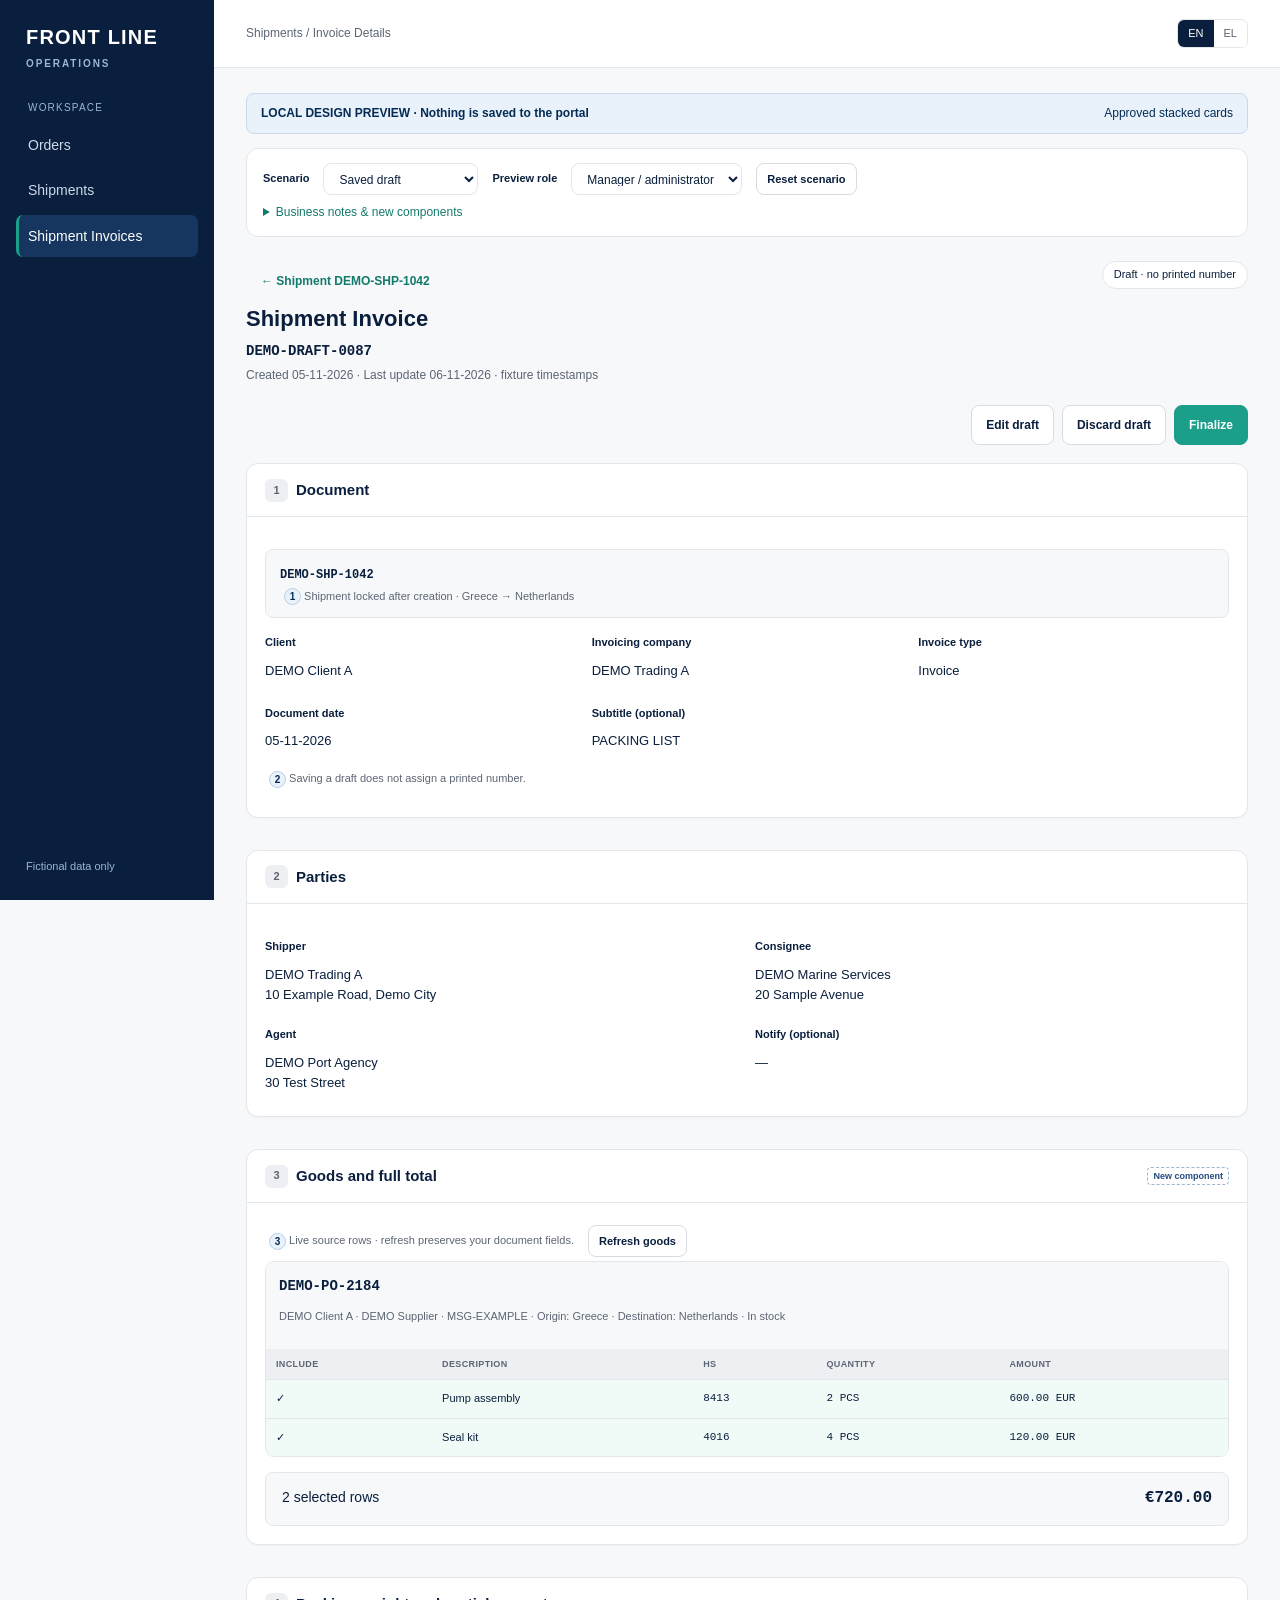
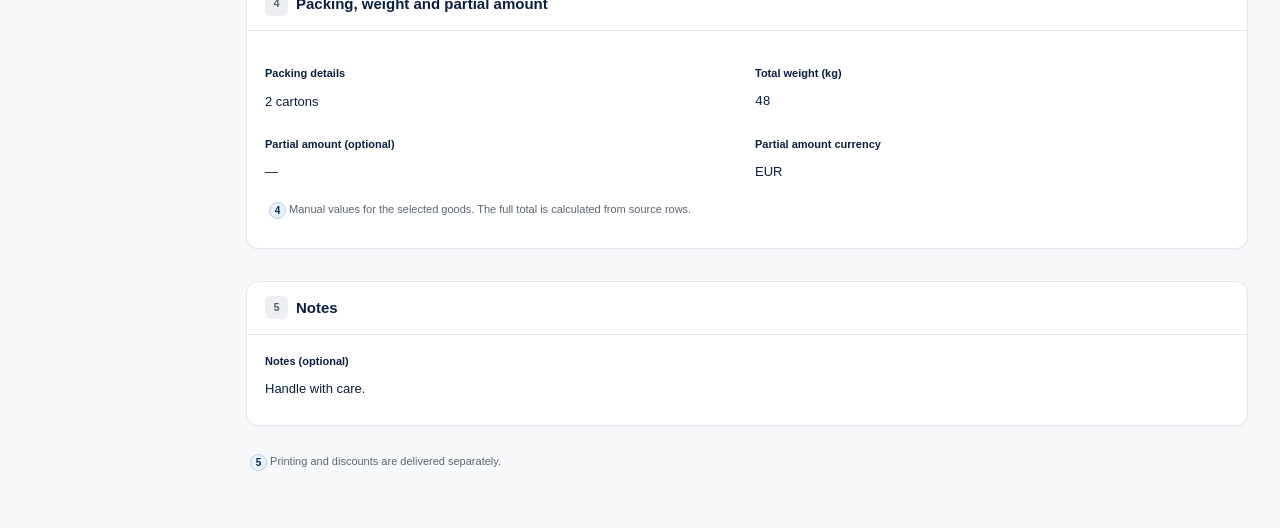
==== previews/shipment-invoice-details/index.html @ 8f667c3d "docs: add shipment invoice details edit preview" ====
<!doctype html><html lang="en"><head><meta charset="utf-8"><meta name="viewport" content="width=device-width, initial-scale=1"><title>Shipment Invoice · Details preview</title><style>
:root{--navy:#0a1f3d;--navy2:#0f2c52;--teal:#1b9e8a;--teal-dark:#127a6b;--tint:#e1f5ee;--canvas:#f7f8fa;--surface:#fff;--subtle:#edeff3;--border:#e3e6eb;--strong:#d7dce3;--text:#0a1f3d;--muted:#5c6573;--warning:#633806;--warning-bg:#fef6e7;--danger:#501313;--danger-bg:#fcebeb;--info:#042c53;--info-bg:#e9f1fb;--mono:'JetBrains Mono','Cascadia Code',Consolas,monospace;--sans:'Plus Jakarta Sans','Segoe UI',Arial,sans-serif}
*{box-sizing:border-box}body{margin:0;background:var(--canvas);color:var(--text);font:14px/1.6 var(--sans)}button,input,textarea,select{font:inherit}button,a,input,textarea,select{touch-action:manipulation}button{cursor:pointer}button:disabled{cursor:not-allowed;opacity:.5}button:focus-visible,a:focus-visible,input:focus-visible,textarea:focus-visible,select:focus-visible{outline:2px solid var(--teal);outline-offset:3px}button{border:0}a{color:var(--teal-dark)}.shell{display:grid;grid-template-columns:214px minmax(0,1fr);min-height:100vh}.sidebar{background:var(--navy);color:white;padding:25px 16px;position:sticky;top:0;height:100vh}.brand{font-size:20px;font-weight:700;letter-spacing:.06em;line-height:1.2;margin:0 10px 30px}.brand small{display:block;font-size:10px;letter-spacing:.19em;color:#9db6d4;margin-top:9px}.nav-label{color:#9db6d4;font-size:10px;letter-spacing:.12em;margin:26px 12px 8px}.nav-item{padding:10px 12px;margin:3px 0;border-radius:7px;color:#cbd9ea;display:flex;gap:11px;align-items:center}.nav-item.active{background:#16365f;color:white;border-left:3px solid var(--teal);padding-left:9px}.nav-item i{font-style:normal;width:18px;font-size:17px}.sidebar-foot{position:absolute;bottom:24px;color:#9db6d4;font-size:11px;padding:0 10px}.main{min-width:0}.topbar{height:68px;background:white;border-bottom:1px solid var(--border);display:flex;justify-content:space-between;align-items:center;padding:0 32px;gap:12px}.breadcrumb{font-size:12px;color:var(--muted)}.user-dot{height:32px;width:32px;border-radius:50%;background:var(--subtle);display:grid;place-items:center;font-size:11px;font-weight:600}.top-actions{display:flex;align-items:center;gap:12px}.lang{display:flex;border:1px solid var(--border);border-radius:7px;overflow:hidden}.lang button{background:white;padding:5px 10px;font-size:11px;color:var(--muted)}.lang button.on{background:var(--navy);color:white}.content{max-width:1320px;margin:auto;padding:25px 32px 48px}.preview-banner{background:var(--info-bg);color:var(--info);border:1px solid #cbd9ea;padding:10px 14px;border-radius:8px;font-size:12px;display:flex;justify-content:space-between;gap:12px;align-items:center}.preview-banner strong{font-weight:600}.preview-tools{background:white;border:1px solid var(--border);border-radius:12px;margin:14px 0 24px;padding:14px 16px}.tools-row{display:flex;align-items:center;gap:14px;flex-wrap:wrap}.tools-row>label{font-size:11px;font-weight:600}.tools-row select{width:auto;height:32px;min-width:155px;font-size:12px}.direction-buttons{display:flex;gap:6px}.direction-buttons button{border:1px solid var(--border);background:white;color:var(--muted);border-radius:7px;padding:6px 12px;font-size:12px}.direction-buttons button.on{border-color:var(--teal);color:var(--teal-dark);background:var(--tint)}.direction-note{font-size:12px;color:var(--muted);margin:10px 0 0}.preview-tools details{font-size:12px;margin-top:8px}.preview-tools summary{cursor:pointer;color:var(--teal-dark)}.notes-grid{display:grid;grid-template-columns:repeat(2,minmax(0,1fr));gap:8px 20px;padding:10px 0 0}.notes-grid p{margin:0}.page-head{display:flex;justify-content:space-between;align-items:flex-start;gap:12px;margin:0 0 20px}.page-head h1{font-size:22px;line-height:1.3;margin:4px 0 6px;font-weight:600}.page-head p{color:var(--muted);margin:0;font-size:12px}.back{background:none;padding:0;color:var(--teal-dark);font-size:12px}.draft-badge{border:1px solid var(--border);background:white;border-radius:20px;padding:4px 11px;font-size:11px;white-space:nowrap}.stack{display:flex;flex-direction:column;gap:16px}.card{background:white;border:1px solid var(--border);border-radius:12px;box-shadow:0 1px 2px rgb(10 31 61 / .03);overflow:hidden}.card-head{padding:14px 18px;border-bottom:1px solid var(--border);display:flex;justify-content:space-between;align-items:center;gap:10px;flex-wrap:wrap}.card-head h2{font-size:15px;font-weight:600;margin:0;display:flex;align-items:center;gap:8px}.card-head p{font-size:11px;color:var(--muted);margin:3px 0 0}.card-body{padding:18px}.step{display:inline-grid;place-items:center;width:23px;height:23px;background:var(--subtle);color:var(--muted);font-size:11px;border-radius:6px}.marker{display:inline-grid;place-items:center;width:17px;height:17px;flex:0 0 auto;background:var(--info-bg);color:var(--info);border:1px solid #b7cfe8;border-radius:50%;font-size:10px;font-weight:600;vertical-align:middle;margin-left:4px}.new{display:inline-block;border:1px dashed #9db6d4;color:#214a7d;border-radius:4px;padding:1px 5px;font-size:9px;font-weight:600;line-height:1.6;white-space:nowrap}.grid{display:grid;grid-template-columns:repeat(2,minmax(0,1fr));gap:16px}.grid.three{grid-template-columns:repeat(3,minmax(0,1fr))}.grid.four{grid-template-columns:repeat(4,minmax(0,1fr))}.field{display:flex;flex-direction:column;gap:5px;min-width:0}.field label,.field-label{font-size:11px;font-weight:600}.field small{font-size:10px;color:var(--muted);line-height:1.5}.required{color:#b23c3c}.input,input[type=text],input[type=date],input[type=number],textarea,select{width:100%;border:1px solid var(--border);border-radius:8px;background:white;color:var(--text);padding:8px 11px;height:40px;min-width:0;font-size:12px}textarea{height:auto;min-height:88px;resize:vertical;line-height:1.6}.mono{font-family:var(--mono);font-variant-numeric:tabular-nums}.muted{color:var(--muted)}.small{font-size:11px}.span2{grid-column:span 2}.btn{display:inline-flex;align-items:center;justify-content:center;gap:7px;min-height:40px;border:1px solid var(--strong);border-radius:8px;padding:8px 14px;background:white;color:var(--text);font-size:12px;font-weight:600;line-height:1.5}.btn.primary{background:var(--teal);color:white;border-color:var(--teal)}.btn.primary:hover{background:var(--teal-dark)}.btn.small{min-height:32px;padding:5px 10px;font-size:11px}.btn.ghost{border-color:transparent;background:transparent;color:var(--teal-dark)}.btn.danger{background:#d33c3c;color:white;border-color:#d33c3c}.shipment-summary{display:flex;justify-content:space-between;gap:14px;margin-top:14px;padding:12px 14px;background:var(--canvas);border:1px solid var(--border);border-radius:8px}.shipment-summary strong{font-family:var(--mono);font-size:12px}.shipment-summary p{margin:2px 0 0;font-size:11px;color:var(--muted)}.pill{display:inline-flex;align-items:center;gap:5px;padding:3px 8px;border-radius:20px;font-size:10px;background:var(--info-bg);color:var(--info);white-space:nowrap}.pill:before{content:'';width:5px;height:5px;background:currentColor;border-radius:50%}.alert{padding:11px 13px;border-radius:8px;font-size:12px;line-height:1.6;border:1px solid transparent}.alert.info{color:var(--info);background:var(--info-bg);border-color:#cfdef1}.alert.warning{color:var(--warning);background:var(--warning-bg);border-color:#f2ddaf}.alert.danger{color:var(--danger);background:var(--danger-bg);border-color:#ebc5c5}.alert+.alert{margin-top:10px}.alert .btn{margin-left:8px}.order{border:1px solid var(--border);border-radius:9px;overflow:hidden;margin-bottom:12px}.order:last-child{margin-bottom:0}.order-head{display:flex;justify-content:space-between;align-items:center;gap:10px;padding:12px 13px;background:var(--canvas)}.order-heading{display:flex;gap:10px;align-items:center;min-width:0}.order-heading strong{font-size:12px}.order-heading p{font-size:10px;color:var(--muted);margin:1px 0 0}.order-count{font-size:10px;color:var(--muted);white-space:nowrap}input[type=checkbox]{width:16px;height:16px;margin:0;accent-color:var(--teal);cursor:pointer;flex:0 0 auto}input[type=checkbox]:disabled{cursor:not-allowed}.table-scroll{overflow:auto;max-width:100%}table{width:100%;min-width:670px;border-collapse:collapse;font-size:11px}th{font-size:9px;letter-spacing:.04em;text-transform:uppercase;font-weight:600;color:var(--muted);background:var(--subtle);text-align:left;padding:8px 10px;border-bottom:1px solid var(--border)}td{padding:10px;border-bottom:1px solid var(--border);vertical-align:middle}tr:last-child td{border-bottom:0}tr.selected{background:#f0faf6}.num{text-align:right;white-space:nowrap}.goods-label{display:flex;gap:10px;align-items:center}.unresolved{border-top:1px dashed var(--strong);background:#fffcf6;padding:11px 13px}.unresolved-title{display:flex;justify-content:space-between;gap:10px;align-items:center;font-size:11px;font-weight:600}.unresolved p{font-size:10px;color:var(--muted);margin:4px 0 0}.unknown-row{display:flex;align-items:center;gap:10px;margin-top:10px;color:var(--muted);font-size:11px}.unknown-row .btn{margin-left:auto}.goods-summary{display:flex;justify-content:space-between;gap:15px;padding:13px 16px;border:1px solid var(--border);border-radius:8px;background:var(--canvas);margin-top:15px}.goods-summary strong{font-size:16px}.totals{display:grid;grid-template-columns:1fr 1fr;gap:18px}.total-panel{background:var(--canvas);border:1px solid var(--border);padding:14px;border-radius:8px}.total-panel .amount{font:600 25px/1.5 var(--mono);margin:8px 0 4px}.total-panel p{font-size:10px;color:var(--muted);margin:0}.actions{position:sticky;bottom:0;display:flex;justify-content:space-between;align-items:center;gap:14px;margin-top:20px;padding:14px 18px;background:rgba(255,255,255,.97);border:1px solid var(--border);border-radius:12px;box-shadow:0 -3px 15px rgb(10 31 61 / .04);z-index:5}.actions p{font-size:11px;color:var(--muted);margin:0}.action-buttons{display:flex;gap:8px;flex:0 0 auto}.tabs{display:flex;gap:4px;margin-bottom:16px;border-bottom:1px solid var(--border)}.tabs button{background:transparent;padding:12px 17px;color:var(--muted);font-size:12px;border-bottom:2px solid transparent}.tabs button.on{color:var(--teal-dark);border-bottom-color:var(--teal);font-weight:600}.empty{text-align:center;padding:38px 18px;color:var(--muted)}.empty .icon{font-size:27px;color:#9db6d4}.empty h3{font-size:14px;color:var(--text);margin:8px 0}.empty p{font-size:12px;margin:0 0 12px}.skeleton{height:14px;background:linear-gradient(90deg,#edeff3,#f7f8fa,#edeff3);border-radius:5px;margin:13px 0;width:80%}.skeleton.short{width:40%}.notice{margin:0 0 16px}.search-wrap{position:relative}.shipment-results{margin-top:6px;border:1px solid var(--border);border-radius:8px;padding:4px;max-height:200px;overflow:auto;box-shadow:0 4px 12px rgb(10 31 61 / .08)}.shipment-option{display:block;width:100%;text-align:left;border-radius:5px;padding:8px;background:white;font-size:12px}.shipment-option:hover{background:var(--tint)}.shipment-option small{display:block;color:var(--muted);font-size:10px}.shipment-option.current{background:var(--tint)}dialog{width:min(470px,calc(100% - 32px));border:1px solid var(--border);border-radius:16px;padding:24px;color:var(--text);box-shadow:0 24px 48px rgb(6 20 37 / .28)}dialog::backdrop{background:rgb(6 20 37 / .48)}dialog h2{font-size:18px;margin:0 0 10px}dialog p{font-size:13px;color:var(--muted)}.dialog-actions{display:flex;justify-content:flex-end;gap:8px;margin-top:22px;flex-wrap:wrap}.saved{max-width:850px;margin:0 auto}.saved dl{display:grid;grid-template-columns:1fr 2fr;gap:12px;font-size:13px}.saved dt{color:var(--muted)}.saved dd{margin:0}.allocation-page{max-width:700px;margin:60px auto;padding:24px}.mobile-brand{display:none}.info-line{margin-top:12px;font-size:11px;color:var(--muted)}
@media(max-width:1000px){.shell{grid-template-columns:170px minmax(0,1fr)}.sidebar{padding:22px 10px}.brand{font-size:17px}.content{padding:20px}.topbar{padding:0 20px}.grid.four{grid-template-columns:repeat(2,minmax(0,1fr))}.grid.three{grid-template-columns:repeat(2,minmax(0,1fr))}}
@media(max-width:650px){.shell{display:block}.sidebar{display:none}.topbar{height:58px;padding:0 14px}.breadcrumb{font-size:10px}.content{padding:14px 12px 28px}.preview-banner{align-items:flex-start;font-size:11px;padding:9px 11px}.preview-banner .new{display:none}.preview-tools{padding:12px;margin-bottom:18px}.tools-row{gap:9px}.direction-buttons{width:100%}.direction-buttons button{flex:1}.tools-row select{max-width:100%;min-width:0;flex:1}.notes-grid{grid-template-columns:1fr}.page-head h1{font-size:20px}.page-head{gap:8px}.draft-badge{font-size:9px;padding:4px 7px}.card-head{padding:12px}.card-body{padding:12px}.grid,.grid.three,.grid.four,.totals{grid-template-columns:1fr}.span2{grid-column:auto}.shipment-summary{flex-direction:column;padding:11px}.order-head{align-items:flex-start}.order-count{white-space:normal;text-align:right;max-width:70px}.unknown-row{flex-wrap:wrap}.unknown-row .btn{margin-left:26px}.unresolved-title{align-items:flex-start}.goods-summary{padding:10px}.actions{padding:12px;align-items:stretch;flex-direction:column;gap:8px}.action-buttons{width:100%}.action-buttons .btn{flex:1}.actions p{font-size:10px}.tabs button{padding:10px 12px;flex:1;font-size:11px}.saved dl{grid-template-columns:1fr;gap:3px}.saved dd{margin-bottom:11px}.top-actions{gap:7px}.user-dot{display:none}.allocation-page{margin:20px auto;padding:12px}.alert .btn{margin:8px 0 0}.direction-note{font-size:11px}.field label{font-size:12px}}
@media(prefers-reduced-motion:reduce){*{scroll-behavior:auto!important;animation:none!important}}
</style></head><body><div id="root"></div><dialog id="dialog" aria-labelledby="dialog-title"></dialog>
<style>.read-value{white-space:pre-wrap;min-height:32px;font-size:13px;padding:4px 0;overflow-wrap:anywhere}.action-row{display:flex;gap:8px;flex-wrap:wrap;justify-content:flex-end;margin:0 0 18px}.stack{margin-top:18px}.grid{margin-top:16px}.page-head h1 .mono{display:block;font-size:14px;margin-top:8px}.card{margin-bottom:16px}dialog{border:1px solid var(--border);border-radius:16px;padding:24px;width:min(560px,calc(100% - 32px));max-height:85vh;overflow:auto;color:var(--text)}dialog::backdrop{background:#06142580}dialog h2{font-size:18px;margin-top:0}.dialog-actions{display:flex;justify-content:flex-end;gap:8px;margin-top:20px}pre{white-space:pre-wrap;overflow-wrap:anywhere;font-size:11px}.new{white-space:normal}.order-head{flex-wrap:wrap}.preview-banner{flex-wrap:wrap}.page-head{flex-wrap:wrap}.preview-tools select{max-width:100%}@media(max-width:650px){.shell{display:block}.sidebar{display:none}.content{padding:16px}.topbar{padding:12px 16px;height:auto}.grid.three,.grid{grid-template-columns:1fr}.page-head h1{font-size:20px}.notes-grid{grid-template-columns:1fr}.action-row .btn{flex:1}.dialog-actions{flex-wrap:wrap}.tools-row{gap:8px}.order-head p{max-width:100%}}</style><script>
const params=new URLSearchParams(location.search);
let lang=params.get('lang')==='el'?'el':'en', state=params.get('state')||'default', role='manager';
const t=(en,el)=>lang==='el'?el:en, esc=v=>String(v??'').replace(/[&<>"']/g,c=>({'&':'&amp;','<':'&lt;','>':'&gt;','"':'&quot;',"'":'&#39;'}[c]));
const root=document.getElementById('root'), dialog=document.getElementById('dialog');
const today=()=>new Intl.DateTimeFormat('en-CA',{timeZone:'Europe/Athens',year:'numeric',month:'2-digit',day:'2-digit'}).format(new Date());
const initial=()=>({type:'Invoice',subtitle:'PACKING LIST',date:'2026-11-05',client:'DEMO Client A',company:'DEMO Trading A',shipper:'DEMO Trading A\n10 Example Road, Demo City',consignee:'DEMO Marine Services\n20 Sample Avenue',agent:'DEMO Port Agency\n30 Test Street',notify:'',packing:'2 cartons',weight:'48',partial:'',currency:'EUR',notes:'Handle with care.',selected:['r1','r2']});
const source=()=>[{id:'r1',order:'DEMO-PO-2184',name:'Pump assembly',hs:'8413',qty:2,unit:'PCS',amount:600,currency:'EUR'},{id:'r2',order:'DEMO-PO-2184',name:'Seal kit',hs:'4016',qty:4,unit:'PCS',amount:120,currency:'EUR'},{id:'r3',order:'DEMO-PO-2190',name:'Pressure sensor',hs:'9026',qty:1,unit:'PCS',amount:85,currency:'EUR'}];
let form,saved,rows,editing,dirty,status,needsReview,missing,conflict,replacement,isNew,notice,reason,refreshed,saveFailure;
const clone=v=>JSON.parse(JSON.stringify(v));
function reset(s){state=s; form=initial();rows=source();editing=['edit','mixed','conflict','save-error'].includes(s);dirty=false;status=['finalized','cancelled'].includes(s)?s:'draft';needsReview=['changed','replacement'].includes(s);missing=s==='changed';conflict=s==='conflict';replacement=s==='replacement';isNew=replacement;notice='';reason=s==='cancelled'?'Incorrect consignee details.':'';refreshed=false;saveFailure=s==='save-error';if(s==='mixed'){rows[1].currency='USD'}if(s==='changed'){rows[0].amount=660;rows[1].unavailable=true}if(s==='empty')form.selected=[];if(s==='incomplete')form.agent='';if(replacement){editing=true;form.date=today();rows[0].amount=660}saved=clone(form);render()}
const picked=()=>rows.filter(r=>form.selected.includes(r.id)&&!r.unavailable);
const mixed=()=>new Set(picked().map(r=>r.currency)).size>1;
const sum=()=>picked().reduce((n,r)=>n+r.amount,0);
const money=n=>new Intl.NumberFormat(lang==='el'?'el-GR':'en-GB',{style:'currency',currency:picked()[0]?.currency||'EUR'}).format(n);
const marker=n=>`<span class="marker">${n}</span>`;
const fresh=()=>`<span class="new">${t('New component','Νέο στοιχείο')}</span>`;
const btn=(id,en,el,kind='',disabled=false)=>`<button type="button" id="${id}" class="btn ${kind}" ${disabled?'disabled':''}>${t(en,el)}</button>`;
const card=(n,en,el,body,extra='')=>`<section class="card"><div class="card-head"><h2><span class="step">${n}</span>${t(en,el)}</h2>${extra}</div><div class="card-body">${body}</div></section>`;
function field(key,en,el,kind='text',options=null){const value=form[key];let control;if(!editing)control=`<div class="read-value ${key==='weight'?'mono':''}">${esc(key==='date'?value.split('-').reverse().join('-'):value)||'—'}</div>`;else if(options)control=`<select id="${key}" data-field="${key}">${options.map(o=>`<option ${o===value?'selected':''}>${esc(o)}</option>`).join('')}</select>`;else if(kind==='area')control=`<textarea id="${key}" data-field="${key}">${esc(value)}</textarea>`;else control=`<input id="${key}" data-field="${key}" type="${kind}" value="${esc(value)}" ${kind==='number'?'min="0" step="any"':''}>`;return `<div class="field"><label ${editing?`for="${key}"`:''}>${t(en,el)}</label>${control}</div>`}
function modal(title,body,action,callback,danger=false){const previous=document.activeElement;dialog.innerHTML=`<h2 id="dialog-title">${title}</h2><div>${body}</div><div class="dialog-actions">${btn('dialog-back','Back','Πίσω')}${action?`<button id="dialog-confirm" class="btn ${danger?'danger':'primary'}">${action}</button>`:''}</div>`;dialog.showModal();document.body.style.overflow='hidden';const close=()=>dialog.close();document.getElementById('dialog-back').onclick=close;if(action)document.getElementById('dialog-confirm').onclick=()=>{if(callback()!==false)close()};dialog.onclose=()=>{document.body.style.overflow='';previous?.isConnected&&previous.focus()}}
function leave(action){if(dirty||isNew)modal(t('Discard unsaved changes?','Απόρριψη μη αποθηκευμένων αλλαγών;'),`<p>${t('Your saved invoice is unchanged.','Το αποθηκευμένο τιμολόγιο παραμένει αμετάβλητο.')}</p>`,t('Discard changes','Απόρριψη αλλαγών'),action,true);else action()}
function report(message){notice=message;render()}
function required(){return ['client','company','type','date','shipper','consignee','agent','packing','weight'].filter(k=>!String(form[k]).trim())}
function reviewPanel(){if(!needsReview)return '';return card('!', 'Review before finalizing','Έλεγχος πριν την οριστικοποίηση',`<div class="alert warning">${marker(3)} ${t('Source values changed. Check the goods and document values below.','Οι τιμές προέλευσης άλλαξαν. Ελέγξτε τα αγαθά και τα στοιχεία του εγγράφου.')}</div><ul><li>${t('Pump assembly: EUR 600.00 → EUR 660.00','Αντλία: EUR 600,00 → EUR 660,00')}</li>${missing?`<li>${t('Seal kit is no longer eligible. Remove it from the selection.','Το σετ στεγανών δεν είναι πλέον επιλέξιμο. Αφαιρέστε το από την επιλογή.')} ${btn('resolve','Remove unavailable row','Αφαίρεση μη διαθέσιμης γραμμής')}</li>`:''}<li>${marker(4)} ${t('Check packing, weight and partial amount against the selected goods.','Ελέγξτε συσκευασία, βάρος και μερικό ποσό σε σχέση με τα επιλεγμένα αγαθά.')}</li></ul>${btn('review','Confirm reviewed','Επιβεβαίωση ελέγχου','',missing||conflict)}<p class="small muted">${t('You may save unfinished work. Finalization waits for this review.','Μπορείτε να αποθηκεύσετε ημιτελή εργασία. Η οριστικοποίηση απαιτεί αυτόν τον έλεγχο.')}</p>`,fresh())}
function goods(){return `<div class="tools-row"><p class="small muted">${marker(3)} ${status==='draft'?t('Live source rows · refresh preserves your document fields.','Τρέχουσες γραμμές · η ανανέωση διατηρεί τα πεδία σας.'):t('Frozen at finalization · later source changes do not apply.','Σταθερές τιμές οριστικοποίησης · οι μεταγενέστερες αλλαγές δεν εφαρμόζονται.')}</p>${status==='draft'?btn('refresh','Refresh goods','Ανανέωση αγαθών','small',conflict):''}</div>${mixed()?`<div class="alert danger" role="alert">${t('Mixed currencies. Keep rows in one currency to save. No combined total is shown.','Διαφορετικά νομίσματα. Κρατήστε γραμμές ενός νομίσματος για αποθήκευση. Δεν εμφανίζεται συνολικό ποσό.')}</div>`:''}${state==='overlap'?`<div class="alert warning">${t('Seal kit also appears on DEMO invoice 0041. You may continue.','Το σετ στεγανών περιλαμβάνεται και στο DEMO 0041. Μπορείτε να συνεχίσετε.')}</div>`:''}${[...new Set(rows.map(r=>r.order))].map(order=>{const group=rows.filter(r=>r.order===order),selected=group.filter(r=>form.selected.includes(r.id));if(!editing&&!selected.length)return '';return `<div class="order"><div class="order-head"><div><strong class="mono">${order}</strong><p class="small muted">DEMO Client A · DEMO Supplier · MSG-EXAMPLE · ${t('Origin: Greece · Destination: Netherlands · In stock','Προέλευση: Ελλάδα · Προορισμός: Ολλανδία · Σε απόθεμα')}</p></div>${editing?`<label class="small"><input type="checkbox" data-group="${order}" ${group.filter(r=>!r.unavailable).every(r=>form.selected.includes(r.id))?'checked':''} ${conflict?'disabled':''}> ${t('Select Order','Επιλογή παραγγελίας')}</label>`:''}</div><div class="table-scroll"><table><thead><tr><th>${t('Include','Επιλογή')}</th><th>${t('Description','Περιγραφή')}</th><th>HS</th><th>${t('Quantity','Ποσότητα')}</th><th>${t('Amount','Ποσό')}</th></tr></thead><tbody>${group.filter(r=>editing||form.selected.includes(r.id)).map(r=>`<tr class="${form.selected.includes(r.id)?'selected':''}"><td>${editing?`<input aria-label="${esc(r.name)}" type="checkbox" data-row="${r.id}" ${form.selected.includes(r.id)?'checked':''} ${r.unavailable||conflict?'disabled':''}>`:form.selected.includes(r.id)?'✓':'—'}</td><td>${esc(r.name)}${r.unavailable?`<div class="small">${t('Unavailable · review required','Μη διαθέσιμο · απαιτείται έλεγχος')}</div>`:''}</td><td class="mono">${r.hs}</td><td class="mono">${r.qty} ${r.unit}</td><td class="mono">${r.amount.toFixed(2)} ${r.currency}</td></tr>`).join('')}</tbody></table></div></div>`}).join('')}${!picked().length?`<div class="alert info">${t('No goods selected. Edit the draft to choose eligible rows.','Δεν έχουν επιλεγεί αγαθά. Επεξεργαστείτε το πρόχειρο για επιλογή γραμμών.')}</div>`:''}${editing?`<div class="unresolved"><strong>${t('Allocation unresolved','Εκκρεμεί κατανομή')}</strong><p>${t('DEMO spare part · not selectable until allocation is confirmed.','DEMO ανταλλακτικό · δεν επιλέγεται πριν επιβεβαιωθεί η κατανομή.')}</p><a class="btn small" target="_blank" rel="noopener" href="?state=allocation&lang=${lang}">${t('Open Order allocation','Άνοιγμα κατανομής παραγγελίας')}</a></div>`:''}<div class="goods-summary"><span>${picked().length} ${t('selected rows','επιλεγμένες γραμμές')}</span><strong class="mono" id="full-total">${mixed()?'—':money(sum())}</strong></div>`}
function render(){document.documentElement.lang=lang;const scenarios=[['default','Saved draft','Αποθηκευμένο πρόχειρο'],['edit','Edit draft','Επεξεργασία'],['changed','Source changes','Αλλαγές προέλευσης'],['mixed','Mixed currency','Διαφορετικά νομίσματα'],['overlap','Overlap warning','Προειδοποίηση επικάλυψης'],['incomplete','Incomplete draft','Ημιτελές πρόχειρο'],['finalized','Finalized','Οριστικοποιημένο'],['cancelled','Cancelled','Ακυρωμένο'],['replacement','Replacement form','Φόρμα αντικατάστασης'],['conflict','Concurrent change','Ταυτόχρονη αλλαγή'],['save-error','Save failure','Αποτυχία αποθήκευσης'],['loading','Loading','Φόρτωση'],['empty','No goods','Χωρίς αγαθά'],['error','Load error','Σφάλμα φόρτωσης']];
let body='';if(state==='allocation')body=card('↗','Order allocation — simulation','Κατανομή παραγγελίας — προσομοίωση',`<p>${t('Separate workflow owned by the Order allocation UI. No real allocation is written. Return to the invoice tab and refresh goods.','Ξεχωριστή ροή της κατανομής παραγγελίας. Δεν αποθηκεύεται πραγματική κατανομή. Επιστρέψτε στο τιμολόγιο και ανανεώστε τα αγαθά.')}</p>`);else if(state==='loading')body=card('…','Loading invoice…','Φόρτωση τιμολογίου…',`<p aria-busy="true">${t('Loading document and current source rows.','Φόρτωση εγγράφου και τρεχουσών γραμμών.')}</p>${btn('retry','Finish loading simulation','Ολοκλήρωση δοκιμαστικής φόρτωσης')}`);else if(state==='error')body=card('!','Invoice could not load','Αδυναμία φόρτωσης τιμολογίου',`<p>${t('Try loading the invoice again.','Δοκιμάστε ξανά τη φόρτωση.')}</p>${btn('retry','Retry','Επανάληψη')}`);else if(state==='shipment')body=card('↗','Shipment Details — destination','Στοιχεία αποστολής — προορισμός',`<p class="mono">DEMO-SHP-1042</p><p>${t('Navigation simulation only. The Shipment page is owned by its existing UI ticket.','Μόνο προσομοίωση πλοήγησης. Η σελίδα αποστολής ανήκει στο υφιστάμενο UI ticket.')}</p>${btn('retry','Return to preview','Επιστροφή στην προεπισκόπηση')}`);else{
const heading=isNew?t('New replacement draft','Νέο πρόχειρο αντικατάστασης'):status==='draft'?'DEMO-DRAFT-0087':'DEMO-INVOICE-0042';
body=`<header class="page-head"><div>${btn('shipment','← Shipment DEMO-SHP-1042','← Αποστολή DEMO-SHP-1042','ghost')}<h1>${t('Shipment Invoice','Τιμολόγιο αποστολής')} <span class="mono">${heading}</span></h1><p>${t('Created 05-11-2026 · Last update 06-11-2026 · fixture timestamps','Δημιουργία 05-11-2026 · Ενημέρωση 06-11-2026 · δοκιμαστικές ημερομηνίες')}</p></div><span class="draft-badge">${isNew?t('Not saved','Μη αποθηκευμένο'):status==='draft'?t('Draft · no printed number','Πρόχειρο · χωρίς αριθμό'):status==='finalized'?t('Finalized · read-only','Οριστικοποιημένο · μόνο ανάγνωση'):t('Cancelled · read-only','Ακυρωμένο · μόνο ανάγνωση')}</span></header><div class="action-row">${editing?btn('cancel-edit','Cancel editing','Ακύρωση επεξεργασίας')+btn('save',isNew?'Create draft':'Save changes',isNew?'Δημιουργία πρόχειρου':'Αποθήκευση αλλαγών','primary',mixed()||conflict):status==='draft'?btn('edit','Edit draft','Επεξεργασία πρόχειρου')+btn('discard','Discard draft','Απόρριψη πρόχειρου')+btn('finalize','Finalize','Οριστικοποίηση','primary'):status==='finalized'&&role!=='operator'?btn('cancel-invoice','Cancel invoice','Ακύρωση τιμολογίου','danger'):status==='cancelled'?btn('replacement','Create replacement','Δημιουργία αντικατάστασης','primary'):''}</div>${notice?`<div class="alert info" role="status">${esc(notice)}</div>`:''}${conflict?card('!','This invoice changed elsewhere','Το τιμολόγιο άλλαξε αλλού',`<p>${marker(7)} ${t('Another operator saved a newer version. Your inputs remain below, but saving is blocked.','Άλλος χειριστής αποθήκευσε νεότερη έκδοση. Οι εισαγωγές σας διατηρούνται παρακάτω, αλλά η αποθήκευση έχει αποκλειστεί.')}</p><p>${t('Latest Notes: Updated by another operator. Your Notes:','Νεότερες σημειώσεις: Ενημέρωση από άλλον χειριστή. Οι σημειώσεις σας:')} <span id="local-note">${esc(form.notes)}</span></p>${btn('reload','Reload latest version','Φόρτωση τελευταίας έκδοσης')}`,fresh()):''}${status==='cancelled'||replacement?card('↔','Correction links','Σύνδεσμοι διόρθωσης',`${marker(6)} ${status==='cancelled'?`<p><strong>${t('Cancellation reason','Αιτία ακύρωσης')}:</strong> ${esc(reason)}</p><p>${t('Number and frozen contents are retained.','Ο αριθμός και τα οριστικοποιημένα στοιχεία διατηρούνται.')}</p>`:`<p>${t('Replacement for','Αντικατάσταση του')} ${btn('original','DEMO-INVOICE-0042','DEMO-INVOICE-0042','ghost')}</p>`}`,fresh()):''}${reviewPanel()}<div class="stack">${card(1,'Document','Έγγραφο',`<div class="shipment-summary"><div><strong>DEMO-SHP-1042</strong><p>${marker(1)} ${t('Shipment locked after creation · Greece → Netherlands','Κλειδωμένη αποστολή μετά τη δημιουργία · Ελλάδα → Ολλανδία')}</p></div></div><div class="grid three">${field('client','Client','Πελάτης','text',['DEMO Client A','DEMO Client B'])}${field('company','Invoicing company','Εταιρεία τιμολόγησης','text',form.client==='DEMO Client A'?['','DEMO Trading A','DEMO Trading A2']:['','DEMO Trading B'])}${field('type','Invoice type','Τύπος τιμολογίου','text',['Invoice','Commercial Invoice','Pro-forma Invoice','Shipping Invoice'])}${field('date','Document date','Ημερομηνία εγγράφου','date')}${field('subtitle','Subtitle (optional)','Υπότιτλος (προαιρετικό)')}</div><p class="small muted">${marker(2)} ${t('Saving a draft does not assign a printed number.','Η αποθήκευση πρόχειρου δεν εκχωρεί αριθμό εκτύπωσης.')}</p>`)}${card(2,'Parties','Συμβαλλόμενοι',`<div class="grid">${field('shipper','Shipper','Αποστολέας','area')}${field('consignee','Consignee','Παραλήπτης','area')}${field('agent','Agent','Πράκτορας','area')}${field('notify','Notify (optional)','Ειδοποίηση (προαιρετικό)','area')}</div>`)}${card(3,'Goods and full total','Αγαθά και πλήρες σύνολο',goods(),fresh())}${card(4,'Packing, weight and partial amount','Συσκευασία, βάρος και μερικό ποσό',`<div class="grid">${field('packing','Packing details','Στοιχεία συσκευασίας')}${field('weight','Total weight (kg)','Συνολικό βάρος (kg)','number')}${field('partial','Partial amount (optional)','Μερικό ποσό (προαιρετικό)','number')}${field('currency','Partial amount currency','Νόμισμα μερικού ποσού','text',['EUR','USD'])}</div><p class="small muted">${marker(4)} ${t('Manual values for the selected goods. The full total is calculated from source rows.','Χειροκίνητες τιμές για τα επιλεγμένα αγαθά. Το πλήρες σύνολο υπολογίζεται από τις γραμμές προέλευσης.')}</p>`)}${card(5,'Notes','Σημειώσεις',field('notes','Notes (optional)','Σημειώσεις (προαιρετικό)','area'))}</div><p class="small muted">${marker(5)} ${t('Printing and discounts are delivered separately.','Η εκτύπωση και οι εκπτώσεις παραδίδονται ξεχωριστά.')}</p>`}
root.innerHTML=`<div class="shell"><aside class="sidebar"><div class="brand">FRONT LINE<small>OPERATIONS</small></div><div class="nav-label">${t('WORKSPACE','ΧΩΡΟΣ ΕΡΓΑΣΙΑΣ')}</div><div class="nav-item">${t('Orders','Παραγγελίες')}</div><div class="nav-item">${t('Shipments','Αποστολές')}</div><div class="nav-item active">${t('Shipment Invoices','Τιμολόγια αποστολών')}</div><div class="sidebar-foot">${t('Fictional data only','Μόνο δοκιμαστικά δεδομένα')}</div></aside><main class="main"><div class="topbar"><span class="breadcrumb">${t('Shipments / Invoice Details','Αποστολές / Στοιχεία τιμολογίου')}</span><div class="lang"><button id="en" class="${lang==='en'?'on':''}">EN</button><button id="el" class="${lang==='el'?'on':''}">EL</button></div></div><div class="content"><div class="preview-banner"><strong>${t('LOCAL DESIGN PREVIEW · Nothing is saved to the portal','ΤΟΠΙΚΗ ΠΡΟΕΠΙΣΚΟΠΗΣΗ · Τίποτα δεν αποθηκεύεται στην πύλη')}</strong><span>${t('Approved stacked cards','Εγκεκριμένες διαδοχικές κάρτες')}</span></div><section class="preview-tools"><div class="tools-row"><label for="scenario">${t('Scenario','Σενάριο')}</label><select id="scenario">${scenarios.map(([v,en,el])=>`<option value="${v}" ${state===v?'selected':''}>${t(en,el)}</option>`).join('')}</select><label for="role">${t('Preview role','Ρόλος προεπισκόπησης')}</label><select id="role"><option value="manager">${t('Manager / administrator','Υπεύθυνος / διαχειριστής')}</option><option value="operator" ${role==='operator'?'selected':''}>${t('Operator','Χειριστής')}</option></select>${btn('reset','Reset scenario','Επαναφορά σεναρίου','small')}</div><details><summary>${t('Business notes & new components','Επιχειρησιακοί κανόνες και νέα στοιχεία')}</summary><div class="notes-grid">${[[1,'Shipment stays locked after save.','Η αποστολή παραμένει κλειδωμένη μετά την αποθήκευση.'],[2,'Explicit save; incomplete drafts allowed; mixed currency blocks save.','Ρητή αποθήκευση· επιτρέπονται ημιτελή πρόχειρα· αποκλείονται διαφορετικά νομίσματα.'],[3,'Live draft rows; explicit selection and review of changes.','Τρέχουσες γραμμές πρόχειρου· ρητή επιλογή και έλεγχος αλλαγών.'],[4,'Packing, weight and partial amount are manual.','Συσκευασία, βάρος και μερικό ποσό είναι χειροκίνητα.'],[5,'Finalize assigns a number and freezes the saved document.','Η οριστικοποίηση εκχωρεί αριθμό και κλειδώνει το αποθηκευμένο έγγραφο.'],[6,'Cancellation requires a reason; replacement stays linked.','Η ακύρωση απαιτεί αιτία· η αντικατάσταση παραμένει συνδεδεμένη.'],[7,'Concurrent changes block overwrite and preserve local input.','Οι ταυτόχρονες αλλαγές αποκλείουν την αντικατάσταση και διατηρούν τοπικές εισαγωγές.']].map(([n,en,el])=>`<p>${marker(n)} ${t(en,el)}</p>`).join('')}</div><p>${fresh()} ${t('Goods table/totals, review panel and correction links compose existing portal primitives. Native controls and fallback fonts approximate the app.','Ο πίνακας αγαθών/συνόλων, ο πίνακας ελέγχου και οι σύνδεσμοι διόρθωσης συνθέτουν υπάρχοντα στοιχεία. Τα εγγενή χειριστήρια και οι εναλλακτικές γραμματοσειρές προσεγγίζουν την εφαρμογή.')}</p></details></section>${body}</div></main></div>`;bind()}
const on=(id,fn)=>{const e=document.getElementById(id);if(e)e.onclick=fn};
function bind(){on('en',()=>{lang='en';render()});on('el',()=>{lang='el';render()});on('reset',()=>leave(()=>reset(state)));document.getElementById('scenario').onchange=e=>{const next=e.target.value;leave(()=>reset(next))};document.getElementById('role').onchange=e=>{role=e.target.value;render()};on('retry',()=>reset('default'));on('shipment',()=>leave(()=>{dirty=false;state='shipment';render()}));on('edit',()=>{editing=true;render()});on('cancel-edit',()=>leave(()=>{form=clone(saved);dirty=false;editing=false;if(isNew)reset('cancelled');else render()}));
document.querySelectorAll('[data-field]').forEach(el=>el.onchange=()=>{const key=el.dataset.field,old=form[key],value=el.value;form[key]=value;dirty=true;if(['packing','weight','partial'].includes(key)&&replacement)needsReview=true;if(key==='client'&&old!==value){form.company='';render()}else if(key==='company'&&old!==value){const newText=value?value+'\n10 Example Road, Demo City':'';if(form.shipper!==old+'\n10 Example Road, Demo City'&&form.shipper.trim()){modal(t('Replace Shipper text?','Αντικατάσταση κειμένου αποστολέα;'),`<p>${t('Shipper contains edited text. Back keeps your text; Replace uses the company details.','Ο αποστολέας περιέχει επεξεργασμένο κείμενο. Πίσω διατηρεί το κείμενό σας· Αντικατάσταση χρησιμοποιεί τα στοιχεία εταιρείας.')}</p>`,t('Replace with company details','Αντικατάσταση με στοιχεία εταιρείας'),()=>{form.shipper=newText;render()})}else{form.shipper=newText;render()}}});
document.querySelectorAll('[data-field]').forEach(el=>el.addEventListener('input',()=>{if(!['client','company'].includes(el.dataset.field)){form[el.dataset.field]=el.value;dirty=true}}));
document.querySelectorAll('[data-row]').forEach(el=>el.onchange=()=>{form.selected=el.checked?[...form.selected,el.dataset.row]:form.selected.filter(x=>x!==el.dataset.row);dirty=true;if(replacement||needsReview)needsReview=true;render()});
document.querySelectorAll('[data-group]').forEach(el=>el.onchange=()=>{const ids=rows.filter(r=>r.order===el.dataset.group&&!r.unavailable).map(r=>r.id);form.selected=form.selected.filter(x=>!ids.includes(x));if(el.checked){form.selected=[...ids,...form.selected];rows=[...rows.filter(r=>r.order===el.dataset.group),...rows.filter(r=>r.order!==el.dataset.group)]}dirty=true;if(replacement)needsReview=true;render()});
on('refresh',()=>{if(!refreshed){rows[0].amount=660;rows.push({id:'r4',order:'DEMO-PO-2190',name:'New eligible valve',hs:'8481',qty:1,unit:'PCS',amount:95,currency:'EUR'});refreshed=true;needsReview=true}report(t('Goods refreshed. Document fields and eligible selections retained. New rows are unselected.','Τα αγαθά ανανεώθηκαν. Διατηρήθηκαν πεδία και επιλέξιμες επιλογές. Οι νέες γραμμές δεν επιλέχθηκαν.'))});
on('resolve',()=>{form.selected=form.selected.filter(id=>!rows.find(r=>r.id===id)?.unavailable);missing=false;dirty=true;render()});on('review',()=>{needsReview=false;dirty=true;report(t('Review confirmed. Save the reviewed draft before finalizing.','Ο έλεγχος επιβεβαιώθηκε. Αποθηκεύστε το πρόχειρο πριν την οριστικοποίηση.'));editing=true;render()});
on('save',()=>{if(conflict||mixed())return;if(saveFailure){report(t('Save failed. Your changes are retained. Retry when ready.','Η αποθήκευση απέτυχε. Οι αλλαγές διατηρούνται. Δοκιμάστε ξανά.'));saveFailure=false;return}saved=clone(form);dirty=false;editing=false;isNew=false;report(t('Draft saved in this simulation. No printed number assigned.','Το πρόχειρο αποθηκεύτηκε στην προσομοίωση. Δεν εκχωρήθηκε αριθμός.'))});
on('finalize',()=>{if(required().length||!picked().length||mixed()||needsReview||missing||dirty){modal(t('Complete these checks','Ολοκληρώστε τους ελέγχους'),`<p>${t('Edit and save the draft to resolve:','Επεξεργαστείτε και αποθηκεύστε το πρόχειρο για επίλυση:')}</p><ul>${required().map(k=>`<li>${esc({agent:t('Agent is required','Απαιτείται πράκτορας'),client:t('Client is required','Απαιτείται πελάτης'),company:t('Invoicing company is required','Απαιτείται εταιρεία τιμολόγησης'),type:t('Invoice type is required','Απαιτείται τύπος'),date:t('Date is required','Απαιτείται ημερομηνία'),shipper:t('Shipper is required','Απαιτείται αποστολέας'),consignee:t('Consignee is required','Απαιτείται παραλήπτης'),packing:t('Packing details are required','Απαιτείται συσκευασία'),weight:t('Weight is required','Απαιτείται βάρος')}[k])}</li>`).join('')}${!picked().length?`<li>${t('Select eligible goods','Επιλέξτε επιλέξιμα αγαθά')}</li>`:''}${needsReview||missing?`<li>${t('Complete the source and packing review','Ολοκληρώστε τον έλεγχο προέλευσης και συσκευασίας')}</li>`:''}${mixed()?`<li>${t('Resolve mixed currencies','Επιλύστε τα διαφορετικά νομίσματα')}</li>`:''}${dirty?`<li>${t('Save the reviewed changes','Αποθηκεύστε τις ελεγμένες αλλαγές')}</li>`:''}</ul>`,t('Edit draft','Επεξεργασία πρόχειρου'),()=>{editing=true;render()});return}modal(t('Finalize this invoice?','Οριστικοποίηση τιμολογίου;'),`<p>${marker(5)} ${t('A printed number will be assigned and the saved document will be frozen. Corrections require cancellation and replacement.','Θα εκχωρηθεί αριθμός και το αποθηκευμένο έγγραφο θα κλειδωθεί. Οι διορθώσεις απαιτούν ακύρωση και αντικατάσταση.')}</p><p class="mono">DEMO-SHP-1042</p><p>${esc(form.client)} · ${esc(form.company)}</p><ul>${picked().map(r=>`<li>${esc(r.name)} · ${r.qty} ${r.unit} · ${r.amount.toFixed(2)} ${r.currency}</li>`).join('')}</ul><strong>${money(sum())}</strong><p class="small">${t('Simulation: DEMO-INVOICE-0042, not a real sequence number.','Προσομοίωση: DEMO-INVOICE-0042, όχι πραγματικός αριθμός σειράς.')}</p>`,t('Finalize invoice','Οριστικοποίηση τιμολογίου'),()=>{status='finalized';state='finalized';report(t('Finalized in simulation. Values are frozen.','Οριστικοποιήθηκε στην προσομοίωση. Οι τιμές κλειδώθηκαν.'))})});
on('discard',()=>modal(t('Discard this draft?','Απόρριψη πρόχειρου;'),'<p class="mono">DEMO-DRAFT-0087 · DEMO-SHP-1042</p>',t('Discard draft','Απόρριψη πρόχειρου'),()=>{dirty=false;state='shipment';render()},true));
on('cancel-invoice',()=>modal(t('Cancel finalized invoice','Ακύρωση οριστικοποιημένου τιμολογίου'),`<p>${t('The number and frozen contents remain in the record.','Ο αριθμός και τα οριστικοποιημένα στοιχεία παραμένουν στο αρχείο.')}</p><label for="reason">${t('Cancellation reason (required)','Αιτία ακύρωσης (υποχρεωτικό)')}</label><textarea id="reason" required></textarea><p id="reason-error" role="alert"></p>`,t('Cancel invoice','Ακύρωση τιμολογίου'),()=>{const v=document.getElementById('reason').value.trim();if(!v){document.getElementById('reason-error').textContent=t('Enter a reason.','Συμπληρώστε αιτία.');document.getElementById('reason').focus();return false}reason=v;status='cancelled';state='cancelled';render()},true));
on('replacement',()=>{const previous=clone(form);reset('replacement');form={...previous,date:today(),selected:previous.selected.filter(id=>rows.some(r=>r.id===id&&!r.unavailable))};saved=clone(form);render()});on('original',()=>leave(()=>reset('cancelled')));on('reload',()=>modal(t('Reload and discard local edits?','Επαναφόρτωση και απόρριψη τοπικών αλλαγών;'),`<p>${t('Copy any local text you need before continuing.','Αντιγράψτε όποιο τοπικό κείμενο χρειάζεστε πριν συνεχίσετε.')}</p><pre>${esc(JSON.stringify(form,null,2))}</pre>`,t('Reload latest','Φόρτωση τελευταίας έκδοσης'),()=>{reset('default');form.notes='Updated by another operator.';saved=clone(form);render()},true));
}
let originalRecord=null,replacementRecord=null,reviewWasConfirmed=false;
const capture=()=>clone({form,saved,rows,editing,dirty,status,needsReview,missing,conflict,replacement,isNew,notice,reason,refreshed,saveFailure,state});
function restore(record){({form,saved,rows,editing,dirty,status,needsReview,missing,conflict,replacement,isNew,notice,reason,refreshed,saveFailure,state}=clone(record));render()}
const bindBase=bind;
bind=function(){bindBase();
 on('review',()=>{needsReview=false;reviewWasConfirmed=true;dirty=true;editing=true;report(t('Review confirmed. Save the reviewed draft before finalizing.','Ο έλεγχος επιβεβαιώθηκε. Αποθηκεύστε το πρόχειρο πριν την οριστικοποίηση.'))});
 document.querySelectorAll('[data-row],[data-group],#packing,#weight,#partial,#currency').forEach(el=>el.addEventListener('change',()=>{if(reviewWasConfirmed){needsReview=true;render()}}));
 on('replacement',()=>{originalRecord=capture();const previous=clone(form);reset('replacement');form={...previous,date:today(),selected:previous.selected.filter(id=>rows.some(r=>r.id===id&&!r.unavailable))};saved=clone(form);render()});
 on('original',()=>leave(()=>{replacementRecord=capture();replacementRecord.editing=false;replacementRecord.dirty=false;replacementRecord.form=clone(saved);if(originalRecord)restore(originalRecord);else reset('cancelled')}));
 if(status==='cancelled'&&replacementRecord&&!replacementRecord.isNew){const container=document.querySelector('.action-row');container.insertAdjacentHTML('beforeend',btn('linked-replacement','Open replacement draft','Άνοιγμα πρόχειρου αντικατάστασης'));on('linked-replacement',()=>restore(replacementRecord))}
};
const resetBase=reset;
reset=function(s){reviewWasConfirmed=false;resetBase(s)};
window.addEventListener('beforeunload',e=>{if(dirty||isNew){e.preventDefault();e.returnValue=''}});
reset(state);

</script></body></html>
<style>@media(max-width:650px){.preview-tools .tools-row{display:grid;grid-template-columns:1fr}.preview-tools .tools-row select{width:100%;max-width:100%}}</style>
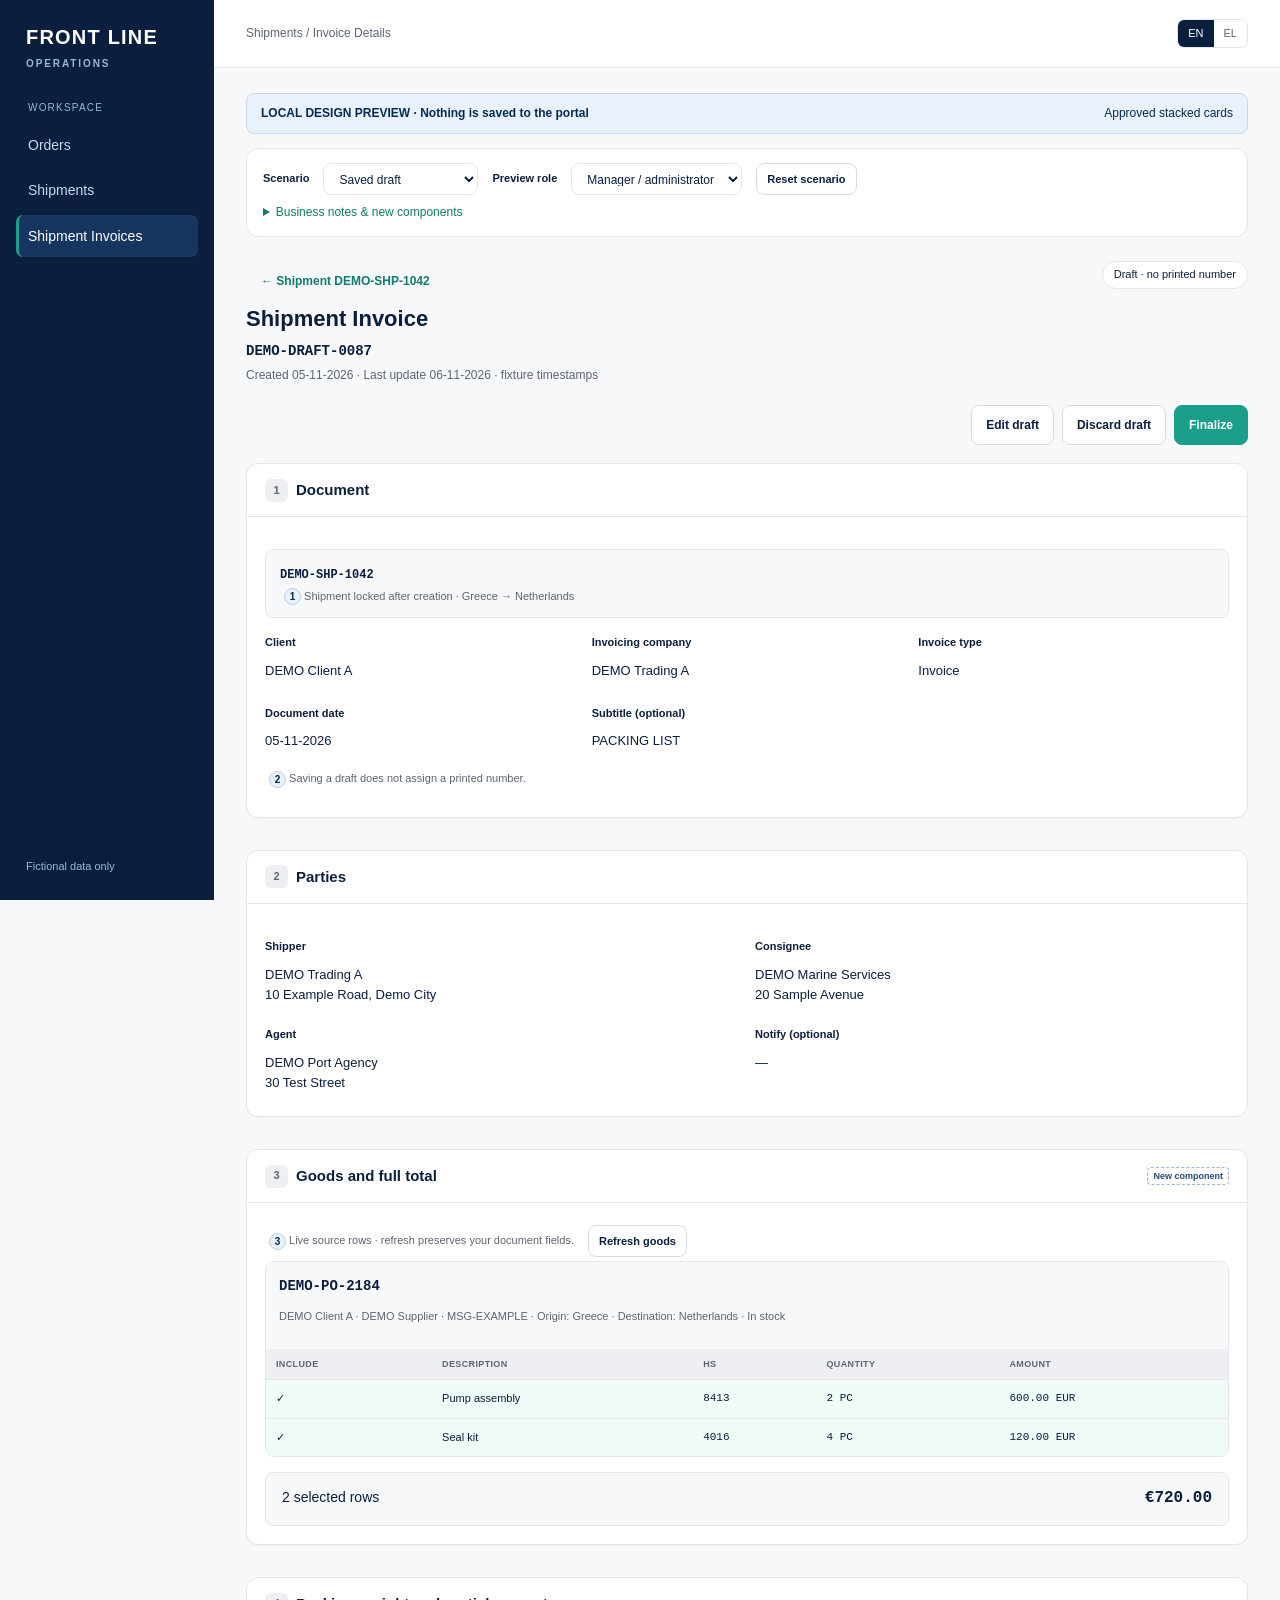
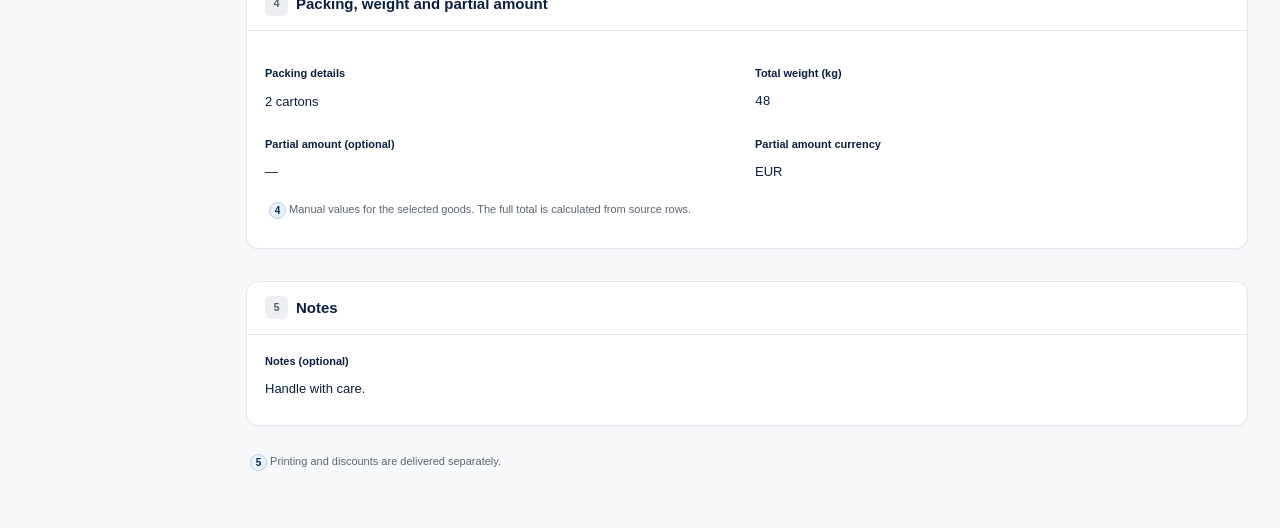
==== commit 607362e1: "docs: prepare shipment invoice details UI approval draft" ====
--- a/previews/shipment-invoice-details/index.html
+++ b/previews/shipment-invoice-details/index.html
@@ -12,7 +12,7 @@
 const root=document.getElementById('root'), dialog=document.getElementById('dialog');
 const today=()=>new Intl.DateTimeFormat('en-CA',{timeZone:'Europe/Athens',year:'numeric',month:'2-digit',day:'2-digit'}).format(new Date());
 const initial=()=>({type:'Invoice',subtitle:'PACKING LIST',date:'2026-11-05',client:'DEMO Client A',company:'DEMO Trading A',shipper:'DEMO Trading A\n10 Example Road, Demo City',consignee:'DEMO Marine Services\n20 Sample Avenue',agent:'DEMO Port Agency\n30 Test Street',notify:'',packing:'2 cartons',weight:'48',partial:'',currency:'EUR',notes:'Handle with care.',selected:['r1','r2']});
-const source=()=>[{id:'r1',order:'DEMO-PO-2184',name:'Pump assembly',hs:'8413',qty:2,unit:'PCS',amount:600,currency:'EUR'},{id:'r2',order:'DEMO-PO-2184',name:'Seal kit',hs:'4016',qty:4,unit:'PCS',amount:120,currency:'EUR'},{id:'r3',order:'DEMO-PO-2190',name:'Pressure sensor',hs:'9026',qty:1,unit:'PCS',amount:85,currency:'EUR'}];
+const source=()=>[{id:'r1',order:'DEMO-PO-2184',name:'Pump assembly',hs:'8413',qty:2,unit:'PC',amount:600,currency:'EUR'},{id:'r2',order:'DEMO-PO-2184',name:'Seal kit',hs:'4016',qty:4,unit:'PC',amount:120,currency:'EUR'},{id:'r3',order:'DEMO-PO-2190',name:'Pressure sensor',hs:'9026',qty:1,unit:'PC',amount:85,currency:'EUR'}];
 let form,saved,rows,editing,dirty,status,needsReview,missing,conflict,replacement,isNew,notice,reason,refreshed,saveFailure;
 const clone=v=>JSON.parse(JSON.stringify(v));
 function reset(s){state=s; form=initial();rows=source();editing=['edit','mixed','conflict','save-error'].includes(s);dirty=false;status=['finalized','cancelled'].includes(s)?s:'draft';needsReview=['changed','replacement'].includes(s);missing=s==='changed';conflict=s==='conflict';replacement=s==='replacement';isNew=replacement;notice='';reason=s==='cancelled'?'Incorrect consignee details.':'';refreshed=false;saveFailure=s==='save-error';if(s==='mixed'){rows[1].currency='USD'}if(s==='changed'){rows[0].amount=660;rows[1].unavailable=true}if(s==='empty')form.selected=[];if(s==='incomplete')form.agent='';if(replacement){editing=true;form.date=today();rows[0].amount=660}saved=clone(form);render()}
@@ -42,7 +42,7 @@
 document.querySelectorAll('[data-field]').forEach(el=>el.addEventListener('input',()=>{if(!['client','company'].includes(el.dataset.field)){form[el.dataset.field]=el.value;dirty=true}}));
 document.querySelectorAll('[data-row]').forEach(el=>el.onchange=()=>{form.selected=el.checked?[...form.selected,el.dataset.row]:form.selected.filter(x=>x!==el.dataset.row);dirty=true;if(replacement||needsReview)needsReview=true;render()});
 document.querySelectorAll('[data-group]').forEach(el=>el.onchange=()=>{const ids=rows.filter(r=>r.order===el.dataset.group&&!r.unavailable).map(r=>r.id);form.selected=form.selected.filter(x=>!ids.includes(x));if(el.checked){form.selected=[...ids,...form.selected];rows=[...rows.filter(r=>r.order===el.dataset.group),...rows.filter(r=>r.order!==el.dataset.group)]}dirty=true;if(replacement)needsReview=true;render()});
-on('refresh',()=>{if(!refreshed){rows[0].amount=660;rows.push({id:'r4',order:'DEMO-PO-2190',name:'New eligible valve',hs:'8481',qty:1,unit:'PCS',amount:95,currency:'EUR'});refreshed=true;needsReview=true}report(t('Goods refreshed. Document fields and eligible selections retained. New rows are unselected.','Τα αγαθά ανανεώθηκαν. Διατηρήθηκαν πεδία και επιλέξιμες επιλογές. Οι νέες γραμμές δεν επιλέχθηκαν.'))});
+on('refresh',()=>{if(!refreshed){rows[0].amount=660;rows.push({id:'r4',order:'DEMO-PO-2190',name:'New eligible valve',hs:'8481',qty:1,unit:'PC',amount:95,currency:'EUR'});refreshed=true;needsReview=true}report(t('Goods refreshed. Document fields and eligible selections retained. New rows are unselected.','Τα αγαθά ανανεώθηκαν. Διατηρήθηκαν πεδία και επιλέξιμες επιλογές. Οι νέες γραμμές δεν επιλέχθηκαν.'))});
 on('resolve',()=>{form.selected=form.selected.filter(id=>!rows.find(r=>r.id===id)?.unavailable);missing=false;dirty=true;render()});on('review',()=>{needsReview=false;dirty=true;report(t('Review confirmed. Save the reviewed draft before finalizing.','Ο έλεγχος επιβεβαιώθηκε. Αποθηκεύστε το πρόχειρο πριν την οριστικοποίηση.'));editing=true;render()});
 on('save',()=>{if(conflict||mixed())return;if(saveFailure){report(t('Save failed. Your changes are retained. Retry when ready.','Η αποθήκευση απέτυχε. Οι αλλαγές διατηρούνται. Δοκιμάστε ξανά.'));saveFailure=false;return}saved=clone(form);dirty=false;editing=false;isNew=false;report(t('Draft saved in this simulation. No printed number assigned.','Το πρόχειρο αποθηκεύτηκε στην προσομοίωση. Δεν εκχωρήθηκε αριθμός.'))});
 on('finalize',()=>{if(required().length||!picked().length||mixed()||needsReview||missing||dirty){modal(t('Complete these checks','Ολοκληρώστε τους ελέγχους'),`<p>${t('Edit and save the draft to resolve:','Επεξεργαστείτε και αποθηκεύστε το πρόχειρο για επίλυση:')}</p><ul>${required().map(k=>`<li>${esc({agent:t('Agent is required','Απαιτείται πράκτορας'),client:t('Client is required','Απαιτείται πελάτης'),company:t('Invoicing company is required','Απαιτείται εταιρεία τιμολόγησης'),type:t('Invoice type is required','Απαιτείται τύπος'),date:t('Date is required','Απαιτείται ημερομηνία'),shipper:t('Shipper is required','Απαιτείται αποστολέας'),consignee:t('Consignee is required','Απαιτείται παραλήπτης'),packing:t('Packing details are required','Απαιτείται συσκευασία'),weight:t('Weight is required','Απαιτείται βάρος')}[k])}</li>`).join('')}${!picked().length?`<li>${t('Select eligible goods','Επιλέξτε επιλέξιμα αγαθά')}</li>`:''}${needsReview||missing?`<li>${t('Complete the source and packing review','Ολοκληρώστε τον έλεγχο προέλευσης και συσκευασίας')}</li>`:''}${mixed()?`<li>${t('Resolve mixed currencies','Επιλύστε τα διαφορετικά νομίσματα')}</li>`:''}${dirty?`<li>${t('Save the reviewed changes','Αποθηκεύστε τις ελεγμένες αλλαγές')}</li>`:''}</ul>`,t('Edit draft','Επεξεργασία πρόχειρου'),()=>{editing=true;render()});return}modal(t('Finalize this invoice?','Οριστικοποίηση τιμολογίου;'),`<p>${marker(5)} ${t('A printed number will be assigned and the saved document will be frozen. Corrections require cancellation and replacement.','Θα εκχωρηθεί αριθμός και το αποθηκευμένο έγγραφο θα κλειδωθεί. Οι διορθώσεις απαιτούν ακύρωση και αντικατάσταση.')}</p><p class="mono">DEMO-SHP-1042</p><p>${esc(form.client)} · ${esc(form.company)}</p><ul>${picked().map(r=>`<li>${esc(r.name)} · ${r.qty} ${r.unit} · ${r.amount.toFixed(2)} ${r.currency}</li>`).join('')}</ul><strong>${money(sum())}</strong><p class="small">${t('Simulation: DEMO-INVOICE-0042, not a real sequence number.','Προσομοίωση: DEMO-INVOICE-0042, όχι πραγματικός αριθμός σειράς.')}</p>`,t('Finalize invoice','Οριστικοποίηση τιμολογίου'),()=>{status='finalized';state='finalized';report(t('Finalized in simulation. Values are frozen.','Οριστικοποιήθηκε στην προσομοίωση. Οι τιμές κλειδώθηκαν.'))})});
@@ -66,5 +66,6 @@
 window.addEventListener('beforeunload',e=>{if(dirty||isNew){e.preventDefault();e.returnValue=''}});
 reset(state);
 
+
 </script></body></html>
 <style>@media(max-width:650px){.preview-tools .tools-row{display:grid;grid-template-columns:1fr}.preview-tools .tools-row select{width:100%;max-width:100%}}</style>
